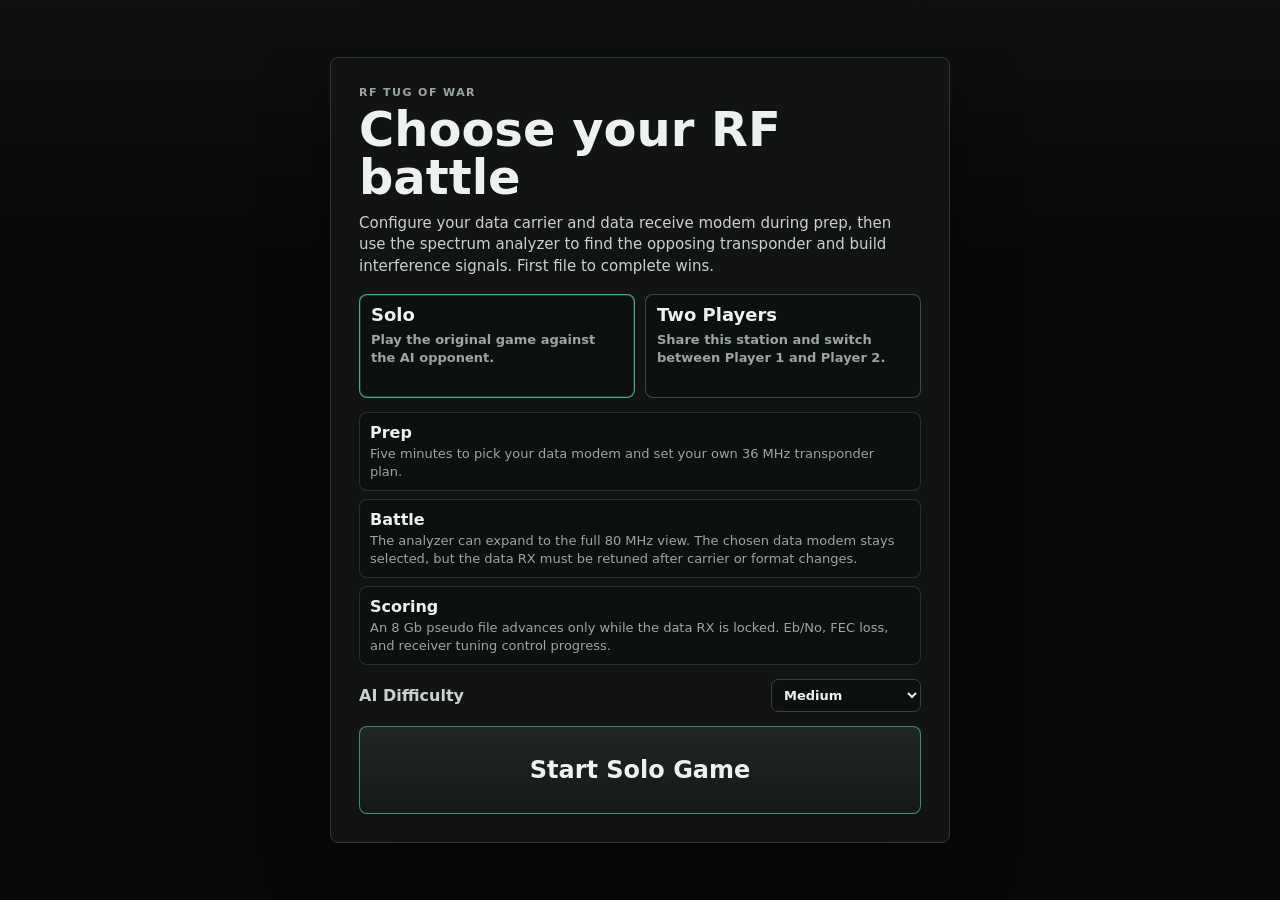
==== index.html @ 6a91e0d0 "Add files via upload" ====
<!doctype html>
<html lang="en">
<head>
  <meta charset="utf-8" />
  <meta name="viewport" content="width=device-width, initial-scale=1" />
  <title>RF Tug of War</title>
  <link rel="stylesheet" href="styles.css" />
</head>
<body>
  <main id="lobby" class="lobby">
    <section class="lobby-panel">
      <p class="eyebrow">RF Tug of War</p>
      <h1>Choose your RF battle</h1>
      <p class="lobby-copy">Configure your data carrier and data receive modem during prep, then use the spectrum analyzer to find the opposing transponder and build interference signals. First file to complete wins.</p>
      <div class="mode-picker" role="group" aria-label="Game mode">
        <button id="soloMode" class="mode-option active" type="button" aria-pressed="true">
          <strong>Solo</strong>
          <span>Play the original game against the AI opponent.</span>
        </button>
        <button id="multiMode" class="mode-option" type="button" aria-pressed="false">
          <strong>Two Players</strong>
          <span>Share this station and switch between Player 1 and Player 2.</span>
        </button>
      </div>
      <div class="phase-list">
        <div><strong>Prep</strong><span>Five minutes to pick your data modem and set your own 36 MHz transponder plan.</span></div>
        <div><strong>Battle</strong><span>The analyzer can expand to the full 80 MHz view. The chosen data modem stays selected, but the data RX must be retuned after carrier or format changes.</span></div>
        <div><strong>Scoring</strong><span>An 8 Gb pseudo file advances only while the data RX is locked. Eb/No, FEC loss, and receiver tuning control progress.</span></div>
      </div>
      <label id="difficultyPicker" class="difficulty-picker">AI Difficulty
        <select id="difficulty">
          <option value="easy">Easy</option>
          <option value="medium" selected>Medium</option>
          <option value="hard">Hard</option>
        </select>
      </label>
      <div class="lobby-actions">
        <button id="localStart" class="join join-alpha" type="button">Start Game</button>
      </div>
    </section>
  </main>

  <div id="game" class="game-shell" hidden>
    <header class="topbar">
      <div class="brand-block">
        <div class="eyebrow">RF Tug of War</div>
        <h1 id="playerTitle">Player</h1>
      </div>
      <div class="round-strip">
        <div class="round-cell">
          <span>Phase</span>
          <strong id="phaseReadout">Prep</strong>
        </div>
        <div class="round-cell">
          <span>Timer</span>
          <strong id="timerReadout">02:00</strong>
        </div>
        <div class="round-cell wide">
          <span>Data Link</span>
          <strong id="linkReadout">Standby</strong>
        </div>
      </div>
      <div class="top-actions">
        <div id="playerSwitch" class="player-switch" hidden>
          <button id="switchAlpha" type="button" aria-pressed="true">Player 1</button>
          <button id="switchBravo" type="button" aria-pressed="false">Player 2</button>
        </div>
        <button id="readyPhase" class="reset-button">Ready</button>
        <button id="resetRound" class="reset-button">New Round</button>
      </div>
    </header>

    <section class="scoreboard" aria-label="Round progress">
      <div class="score-row" id="scoreAlpha">
        <div class="score-label">
          <strong>Player</strong>
          <span id="alphaStatus">Standby</span>
        </div>
        <div class="bar-track"><div class="bar-fill"></div></div>
        <span class="score-percent">0%</span>
      </div>
      <div class="score-row" id="scoreBravo">
        <div class="score-label">
          <strong>AI Opponent</strong>
          <span id="bravoStatus">Standby</span>
        </div>
        <div class="bar-track"><div class="bar-fill"></div></div>
        <span class="score-percent">0%</span>
      </div>
    </section>

    <main class="workspace">
      <aside class="analyzer-controls">
        <div class="panel-title">Analyzer</div>
        <div class="control">
          <label for="centerFreq">Center MHz</label>
          <input id="centerFreq" type="number" step="0.1" value="2258" />
        </div>
        <div class="control">
          <label for="span">Span MHz</label>
          <input id="span" type="number" min="1" max="120" step="0.5" value="42" />
        </div>
        <div class="control">
          <label for="refLevel">Reference dBm</label>
          <input id="refLevel" type="number" step="1" value="-48" />
        </div>
        <div class="control">
          <label for="dbPerDiv">Scale</label>
          <select id="dbPerDiv">
            <option value="3">3 dB/div</option>
            <option value="5">5 dB/div</option>
            <option value="8" selected>8 dB/div</option>
            <option value="10">10 dB/div</option>
          </select>
        </div>
        <div class="control">
          <label for="rbw">RBW</label>
          <select id="rbw">
            <option value="0.001">1 kHz</option>
            <option value="0.003">3 kHz</option>
            <option value="0.01">10 kHz</option>
            <option value="0.03">30 kHz</option>
            <option value="0.1" selected>100 kHz</option>
            <option value="0.3">300 kHz</option>
            <option value="1">1 MHz</option>
          </select>
        </div>
        <div class="control">
          <label for="vbw">VBW</label>
          <select id="vbw">
            <option value="0.0001">100 Hz</option>
            <option value="0.001">1 kHz</option>
            <option value="0.003">3 kHz</option>
            <option value="0.01">10 kHz</option>
            <option value="0.03">30 kHz</option>
            <option value="0.1" selected>100 kHz</option>
            <option value="0.3">300 kHz</option>
            <option value="1">1 MHz</option>
          </select>
        </div>
        <div class="control">
          <label for="sweepTime">Sweep</label>
          <select id="sweepTime">
            <option value="auto" selected>Auto</option>
            <option value="0.02">20 ms</option>
            <option value="0.05">50 ms</option>
            <option value="0.1">100 ms</option>
            <option value="0.25">250 ms</option>
            <option value="0.5">500 ms</option>
            <option value="1">1 s</option>
            <option value="2">2 s</option>
          </select>
        </div>
        <div class="control">
          <label for="detector">Detector</label>
          <select id="detector">
            <option value="rms" selected>RMS</option>
            <option value="sample">Sample</option>
            <option value="positive">Peak +</option>
            <option value="negative">Peak -</option>
          </select>
        </div>
        <div class="control">
          <label for="fftPoints">FFT</label>
          <select id="fftPoints">
            <option value="4096">4k</option>
            <option value="8192">8k</option>
            <option value="16384" selected>16k</option>
            <option value="32768">32k</option>
            <option value="65536">65k</option>
          </select>
        </div>
        <div class="control">
          <label for="noiseFloor">Noise dBm</label>
          <input id="noiseFloor" type="number" step="1" value="-94" />
        </div>
        <div class="control">
          <label for="averaging">Averaging</label>
          <div class="range-wrap">
            <input id="averaging" type="range" min="0" max="0.96" step="0.02" value="0.24" />
            <span id="avgVal">24%</span>
          </div>
        </div>

        <div class="panel-title top-gap">Display</div>
        <label class="checkrow"><input id="showWaterfall" type="checkbox" checked /> Waterfall</label>
        <label class="checkrow"><input id="showGrid" type="checkbox" checked /> Grid</label>
        <div class="trace-toggles">
          <label class="checkrow"><input id="traceClear" type="checkbox" checked /> Clear Write</label>
          <label class="checkrow"><input id="traceAverage" type="checkbox" /> Average</label>
          <label class="checkrow"><input id="traceMax" type="checkbox" /> Max Hold</label>
          <label class="checkrow"><input id="traceMin" type="checkbox" /> Min Hold</label>
        </div>

        <div class="button-grid">
          <button id="peakSearch" type="button">Peak</button>
          <button id="clearPeak" type="button">Clear Peak</button>
          <button id="setM1" type="button">M1</button>
          <button id="setM2" type="button">M2</button>
          <button id="setM3" type="button">M3</button>
          <button id="clearMarkers" type="button">Clear M</button>
        </div>

        <div class="marker-table">
          <div><span>RET</span><strong id="retRead">-</strong></div>
          <div><span>M1</span><strong id="m1Read">-</strong></div>
          <div><span>M2</span><strong id="m2Read">-</strong></div>
          <div><span>M3</span><strong id="m3Read">-</strong></div>
          <div><span>DELTA</span><strong id="deltaRead">-</strong></div>
          <div><span>3 dB BW</span><strong id="bw3dbRead">-</strong></div>
          <div><span>SNR</span><strong id="snrRead">-</strong></div>
        </div>
      </aside>

      <section class="display-panel">
        <div class="instrument-top">
          <div class="readouts">
            <div class="readout"><span>View</span><strong id="viewReadout">-</strong></div>
            <div class="readout"><span>Reticle</span><strong id="reticleReadout">-</strong></div>
            <div class="readout"><span>Peak</span><strong id="peakReadout">-</strong></div>
            <div class="readout"><span>Eb/No</span><strong id="ebnoReadout">-</strong></div>
            <div class="readout"><span>C/N0</span><strong id="cn0Readout">-</strong></div>
            <div class="readout"><span>MER / EVM</span><strong id="merReadout">-</strong></div>
            <div class="readout"><span>I/N</span><strong id="interferenceReadout">-</strong></div>
            <div class="readout"><span>File RX</span><strong id="fileReadout">-</strong></div>
            <div class="readout"><span>Data Loss</span><strong id="lossReadout">-</strong></div>
            <div class="readout"><span>RBW / VBW</span><strong id="rbwVbwReadout">-</strong></div>
            <div class="readout"><span>Processing</span><strong id="procReadout">-</strong></div>
          </div>
          <div class="band-map" id="bandMap">-</div>
        </div>
        <div class="canvas-wrap">
          <canvas id="spectrumCanvas" width="1280" height="430"></canvas>
          <canvas id="waterfallCanvas" width="1280" height="160"></canvas>
        </div>
        <section class="rx-panel">
          <div class="rx-panel-head">
            <h2>Data Receive Modem</h2>
          </div>
          <div id="dataRxModem"></div>
        </section>
        <section class="rx-panel">
          <div class="rx-panel-head">
            <h2>RX Search Modems</h2>
          </div>
          <div id="rxModems" class="rx-grid"></div>
        </section>
      </section>

      <section class="modems-section">
        <div class="section-head">
          <h2>Modems</h2>
          <div id="lockNotice">Data modem can be changed during prep.</div>
        </div>
        <div id="modems" class="modem-grid"></div>
      </section>
    </main>
  </div>

  <div id="iqModal" class="iq-modal" hidden>
    <section class="iq-card">
      <canvas id="iqCanvas" width="360" height="300"></canvas>
      <div class="iq-stats">
        <div class="panel-title">I/Q Demod</div>
        <h2 id="iqModalTitle">Modem</h2>
        <div id="iqReadout">Waiting for data carrier.</div>
        <button id="closeIq" type="button">Close</button>
      </div>
    </section>
  </div>

  <div id="markerMenu" class="marker-menu" hidden></div>
  <script src="app.js"></script>
</body>
</html>
---- styles.css ----
:root {
  --bg: #070807;
  --panel: #121414;
  --panel-2: #191b1a;
  --panel-3: #0d1011;
  --line: #313838;
  --text: #edf2ee;
  --muted: #9aa6a0;
  --soft: #c8d2cc;
  --alpha: #65e6ad;
  --bravo: #ff8f70;
  --amber: #ffd166;
  --cyan: #6fc2ff;
  --violet: #c79bff;
  --bad: #ff5d69;
  --shadow: rgba(0, 0, 0, 0.36);
}

* {
  box-sizing: border-box;
}

[hidden] {
  display: none !important;
}

body {
  margin: 0;
  background:
    linear-gradient(180deg, rgba(255, 255, 255, 0.03), transparent 260px),
    var(--bg);
  color: var(--text);
  font-family: Inter, ui-sans-serif, system-ui, -apple-system, BlinkMacSystemFont, "Segoe UI", sans-serif;
}

button,
input,
select {
  font: inherit;
}

button,
.join {
  border: 1px solid #40504e;
  background: linear-gradient(#202625, #141918);
  color: var(--text);
  border-radius: 8px;
  padding: 9px 11px;
  font-weight: 750;
  cursor: pointer;
  text-decoration: none;
}

button:hover,
.join:hover {
  filter: brightness(1.12);
}

button:disabled,
select:disabled,
input:disabled {
  cursor: not-allowed;
  opacity: 0.55;
}

.lobby {
  min-height: 100vh;
  display: grid;
  place-items: center;
  padding: 24px;
}

.lobby-panel {
  width: min(620px, 100%);
  border: 1px solid var(--line);
  background: var(--panel);
  border-radius: 8px;
  padding: 28px;
  box-shadow: 0 22px 70px var(--shadow);
}

.lobby h1 {
  margin: 6px 0 12px;
  font-size: clamp(30px, 6vw, 48px);
  line-height: 1;
  letter-spacing: 0;
}

.lobby-copy {
  color: var(--soft);
  font-size: 15px;
  line-height: 1.45;
  margin: 0 0 16px;
}

.mode-picker {
  display: grid;
  grid-template-columns: 1fr 1fr;
  gap: 10px;
  margin: 0 0 14px;
}

.mode-option {
  min-height: 104px;
  display: grid;
  align-content: start;
  gap: 6px;
  text-align: left;
  border-color: rgba(64, 80, 78, 0.9);
  background: var(--panel-3);
}

.mode-option strong {
  color: var(--text);
  font-size: 18px;
}

.mode-option span {
  color: var(--muted);
  font-size: 13px;
  font-weight: 650;
  line-height: 1.35;
}

.mode-option.active {
  border-color: rgba(101, 230, 173, 0.72);
  box-shadow: inset 0 0 0 1px rgba(101, 230, 173, 0.18);
}

.phase-list {
  display: grid;
  gap: 8px;
  margin-bottom: 14px;
}

.phase-list div {
  border: 1px solid rgba(49, 56, 56, 0.8);
  background: var(--panel-3);
  border-radius: 8px;
  padding: 10px;
}

.phase-list strong {
  display: block;
  color: var(--text);
  margin-bottom: 3px;
}

.phase-list span {
  display: block;
  color: var(--muted);
  font-size: 13px;
  line-height: 1.35;
}

.difficulty-picker {
  display: grid;
  grid-template-columns: 1fr 150px;
  gap: 10px;
  align-items: center;
  color: var(--soft);
  font-weight: 800;
  margin: 0 0 14px;
}

.lobby-actions {
  display: grid;
  grid-template-columns: 1fr;
  gap: 12px;
}

.join {
  display: grid;
  min-height: 88px;
  place-items: center;
  font-size: 24px;
}

.join-alpha {
  border-color: color-mix(in srgb, var(--alpha), transparent 45%);
}

.join-bravo {
  border-color: color-mix(in srgb, var(--bravo), transparent 45%);
}

.plain-button {
  margin-top: 14px;
  width: 100%;
}

.game-shell {
  min-height: 100vh;
  padding: 12px;
}

.topbar {
  display: grid;
  grid-template-columns: minmax(180px, 1fr) minmax(420px, 1.5fr) auto;
  gap: 12px;
  align-items: stretch;
  max-width: 1760px;
  margin: 0 auto;
}

.brand-block,
.round-strip,
.reset-button,
.scoreboard,
.analyzer-controls,
.display-panel,
.modems-section {
  border: 1px solid var(--line);
  background: rgba(18, 20, 20, 0.94);
  box-shadow: 0 14px 42px var(--shadow);
}

.brand-block {
  border-radius: 8px;
  padding: 13px 15px;
}

.eyebrow {
  color: var(--muted);
  font-size: 11px;
  font-weight: 850;
  letter-spacing: 0.13em;
  margin: 0;
  text-transform: uppercase;
}

h1,
h2 {
  margin: 0;
  letter-spacing: 0;
}

.brand-block h1 {
  margin-top: 3px;
  font-size: 24px;
}

.round-strip {
  border-radius: 8px;
  display: grid;
  grid-template-columns: 0.75fr 0.75fr 1.4fr;
  overflow: hidden;
}

.round-cell {
  padding: 11px 13px;
  border-right: 1px solid var(--line);
  min-width: 0;
}

.round-cell:last-child {
  border-right: 0;
}

.round-cell span,
.readout span,
.score-label span,
.marker-table span,
.modem-card .meta span {
  display: block;
  color: var(--muted);
  font-size: 11px;
  font-weight: 800;
  letter-spacing: 0.08em;
  text-transform: uppercase;
}

.round-cell strong {
  display: block;
  margin-top: 4px;
  font-size: 20px;
  font-variant-numeric: tabular-nums;
  overflow-wrap: anywhere;
}

.reset-button {
  min-width: 116px;
  border-radius: 8px;
}

.top-actions {
  display: grid;
  grid-template-columns: 1fr 1fr;
  gap: 8px;
}

.player-switch {
  grid-column: 1 / -1;
  display: grid;
  grid-template-columns: 1fr 1fr;
  gap: 6px;
}

.player-switch button {
  min-height: 38px;
  border-color: rgba(64, 80, 78, 0.9);
}

.player-switch button.active {
  border-color: rgba(111, 194, 255, 0.78);
  color: #dff2ff;
}

.scoreboard {
  max-width: 1760px;
  margin: 12px auto;
  border-radius: 8px;
  padding: 10px;
  display: grid;
  grid-template-columns: 1fr 1fr;
  gap: 10px;
}

.score-row {
  display: grid;
  grid-template-columns: minmax(118px, 160px) minmax(120px, 1fr) 52px;
  gap: 10px;
  align-items: center;
  min-width: 0;
}

.score-label strong {
  display: block;
  font-size: 15px;
}

.bar-track {
  height: 18px;
  border: 1px solid #394241;
  background: #090b0b;
  border-radius: 6px;
  overflow: hidden;
}

.bar-fill {
  width: 0%;
  height: 100%;
  background: var(--alpha);
  transition: width 0.2s ease;
}

#scoreBravo .bar-fill {
  background: var(--bravo);
}

.score-percent {
  color: var(--soft);
  font-size: 13px;
  text-align: right;
  font-variant-numeric: tabular-nums;
}

.workspace {
  max-width: 1760px;
  margin: 0 auto;
  display: grid;
  grid-template-columns: 290px minmax(640px, 1fr) minmax(300px, 360px);
  gap: 12px;
  align-items: start;
}

.analyzer-controls,
.display-panel,
.modems-section {
  border-radius: 8px;
}

.analyzer-controls {
  padding: 12px;
  align-self: start;
  max-height: calc(100vh - 154px);
  overflow-y: auto;
}

.panel-title {
  color: var(--soft);
  font-size: 12px;
  font-weight: 850;
  letter-spacing: 0.11em;
  margin: 0 0 10px;
  text-transform: uppercase;
}

.top-gap {
  margin-top: 16px;
}

.view-toggle {
  display: grid;
  grid-template-columns: 1fr 1fr;
  gap: 6px;
  margin-bottom: 10px;
}

.seg.active {
  border-color: rgba(111, 194, 255, 0.72);
  color: #dff2ff;
}

.control {
  display: grid;
  grid-template-columns: minmax(0, 1fr) 128px;
  gap: 8px;
  align-items: center;
  padding: 7px 0;
  border-bottom: 1px solid rgba(49, 56, 56, 0.72);
}

.compact-control {
  margin-top: 8px;
  border-top: 1px solid rgba(49, 56, 56, 0.72);
}

.trace-toggles {
  margin-top: 8px;
  padding-top: 8px;
  border-top: 1px solid rgba(49, 56, 56, 0.72);
  display: grid;
  grid-template-columns: 1fr 1fr;
  gap: 2px 8px;
}

.control label {
  color: var(--soft);
  font-size: 13px;
  font-weight: 700;
}

input[type="number"],
select {
  width: 100%;
  min-width: 0;
  border: 1px solid #394241;
  background: var(--panel-3);
  color: var(--text);
  border-radius: 7px;
  padding: 7px 8px;
  font-size: 13px;
  font-variant-numeric: tabular-nums;
}

.range-wrap {
  display: grid;
  grid-template-columns: 1fr 40px;
  gap: 7px;
  align-items: center;
}

input[type="range"] {
  min-width: 0;
  accent-color: var(--cyan);
}

#avgVal {
  color: var(--muted);
  font-size: 12px;
  text-align: right;
}

.checkrow {
  display: flex;
  gap: 8px;
  align-items: center;
  padding: 5px 0;
  color: var(--soft);
  font-size: 13px;
}

.button-grid {
  display: grid;
  grid-template-columns: 1fr 1fr;
  gap: 7px;
  margin-top: 10px;
}

.marker-table {
  margin-top: 10px;
  border: 1px solid rgba(49, 56, 56, 0.75);
  border-radius: 8px;
  overflow: hidden;
}

.marker-table div {
  display: grid;
  grid-template-columns: 48px 1fr;
  gap: 8px;
  padding: 7px 8px;
  border-bottom: 1px solid rgba(49, 56, 56, 0.55);
}

.marker-table div:last-child {
  border-bottom: 0;
}

.marker-table strong {
  font-size: 12px;
  font-variant-numeric: tabular-nums;
  overflow-wrap: anywhere;
}

.marker-menu {
  position: fixed;
  z-index: 40;
  width: 190px;
  border: 1px solid rgba(116, 128, 125, 0.55);
  border-radius: 8px;
  background: rgba(13, 16, 17, 0.98);
  box-shadow: 0 14px 34px rgba(0, 0, 0, 0.42);
  padding: 6px;
}

.marker-menu-title {
  color: var(--muted);
  font-size: 11px;
  font-weight: 800;
  letter-spacing: 0.04em;
  padding: 5px 7px 7px;
  font-variant-numeric: tabular-nums;
}

.marker-menu button {
  width: 100%;
  min-height: 30px;
  justify-content: flex-start;
  border: 0;
  border-radius: 6px;
  background: transparent;
  color: var(--soft);
  font-size: 12px;
  padding: 6px 8px;
  text-align: left;
}

.marker-menu button:hover:not(:disabled) {
  background: rgba(101, 230, 173, 0.1);
  color: var(--text);
}

.marker-menu button:disabled {
  opacity: 0.38;
  cursor: default;
}

.marker-menu-divider {
  height: 1px;
  background: rgba(49, 56, 56, 0.75);
  margin: 5px 2px;
}

.display-panel {
  padding: 12px;
  min-width: 0;
}

.instrument-top {
  display: grid;
  grid-template-columns: 1fr;
  gap: 8px;
  align-items: stretch;
  margin-bottom: 10px;
}

.readouts {
  display: grid;
  grid-template-columns: repeat(6, minmax(104px, 1fr));
  gap: 7px;
}

.readout {
  min-width: 0;
  border: 1px solid #333d3c;
  background: rgba(13, 16, 17, 0.88);
  border-radius: 8px;
  padding: 7px 8px;
}

.readout strong {
  display: block;
  margin-top: 3px;
  font-size: 13px;
  font-variant-numeric: tabular-nums;
  white-space: nowrap;
}

.band-map {
  color: var(--muted);
  font-size: 12px;
  text-align: left;
  font-variant-numeric: tabular-nums;
  border: 1px solid rgba(49, 56, 56, 0.65);
  background: rgba(13, 16, 17, 0.62);
  border-radius: 8px;
  padding: 7px 8px;
}

.canvas-wrap {
  border: 1px solid #2d3635;
  background: #030504;
  border-radius: 8px;
  overflow: hidden;
}

.iq-modal {
  position: fixed;
  inset: 0;
  display: grid;
  place-items: center;
  padding: 20px;
  background: rgba(0, 0, 0, 0.72);
  z-index: 20;
}

.iq-modal[hidden] {
  display: none !important;
}

.iq-card {
  width: min(720px, 94vw);
  display: grid;
  grid-template-columns: 360px minmax(200px, 1fr);
  gap: 12px;
  border: 1px solid #2d3635;
  background: var(--panel);
  border-radius: 8px;
  padding: 12px;
  box-shadow: 0 22px 70px var(--shadow);
}

#iqCanvas,
.iq-stats {
  border: 1px solid #2d3635;
  background: #030504;
  border-radius: 8px;
}

#iqCanvas {
  width: 100%;
  height: 300px;
}

.iq-stats {
  padding: 12px;
  color: var(--soft);
  font-size: 13px;
  line-height: 1.45;
}

.iq-stats h2 {
  margin: 4px 0 10px;
  font-size: 18px;
}

.iq-stats button {
  margin-top: 14px;
}

canvas {
  display: block;
  width: 100%;
  background: #030504;
  touch-action: none;
}

#spectrumCanvas {
  height: 420px;
  cursor: crosshair;
}

#waterfallCanvas {
  height: 160px;
  border-top: 1px solid #2d3635;
}

.rx-panel {
  margin-top: 10px;
  border: 1px solid #2d3635;
  background: rgba(13, 16, 17, 0.88);
  border-radius: 8px;
  padding: 10px;
}

.rx-panel-head {
  display: flex;
  align-items: center;
  justify-content: space-between;
  margin-bottom: 8px;
}

.rx-panel-head h2 {
  font-size: 15px;
}

.rx-grid {
  display: grid;
  grid-template-columns: repeat(2, minmax(240px, 1fr));
  gap: 10px;
}

.rx-card {
  border: 1px solid #343d3c;
  background: var(--panel-3);
  border-radius: 8px;
  padding: 9px;
}

.rx-card.locked {
  border-color: rgba(101, 230, 173, 0.48);
}

.rx-card.passing {
  box-shadow: inset 0 0 0 1px rgba(255, 209, 102, 0.32);
}

.rx-head {
  display: flex;
  align-items: center;
  justify-content: space-between;
  gap: 10px;
  margin-bottom: 8px;
}

.rx-head strong {
  font-size: 14px;
}

.rx-lamps {
  display: flex;
  gap: 6px;
}

.rx-lamps span {
  border: 1px solid #414b49;
  color: var(--muted);
  border-radius: 999px;
  padding: 3px 7px;
  font-size: 10px;
  font-weight: 850;
  letter-spacing: 0.08em;
}

.rx-lamps span.on {
  border-color: rgba(101, 230, 173, 0.78);
  color: var(--alpha);
  background: rgba(101, 230, 173, 0.08);
}

.rx-lamps span[data-role="data-lamp"].on {
  border-color: rgba(255, 209, 102, 0.82);
  color: var(--amber);
  background: rgba(255, 209, 102, 0.08);
}

.rx-fields {
  display: grid;
  grid-template-columns: 1fr 1fr 1fr;
  gap: 8px;
}

.data-rx-fields {
  grid-template-columns: repeat(4, minmax(120px, 1fr));
}

.rx-actions {
  display: grid;
  grid-template-columns: 1fr 1fr;
  gap: 8px;
  margin-top: 8px;
}

.modems-section {
  padding: 12px;
  align-self: start;
  max-height: calc(100vh - 154px);
  overflow-y: auto;
}

.section-head {
  display: grid;
  gap: 5px;
  margin-bottom: 10px;
}

.section-head h2 {
  font-size: 18px;
}

#lockNotice {
  color: var(--muted);
  font-size: 13px;
  text-align: left;
}

.modem-grid {
  display: grid;
  grid-template-columns: 1fr;
  gap: 10px;
}

.modem-card {
  border: 1px solid #343d3c;
  background: var(--panel-2);
  border-radius: 8px;
  padding: 10px;
  min-width: 0;
}

.modem-card.data {
  border-color: rgba(255, 209, 102, 0.82);
}

.modem-card.transmitting {
  box-shadow: inset 0 0 0 1px rgba(101, 230, 173, 0.28);
}

.modem-head {
  display: flex;
  justify-content: space-between;
  gap: 8px;
  align-items: center;
  margin-bottom: 8px;
}

.modem-head strong {
  font-size: 16px;
}

.pill {
  border: 1px solid #414b49;
  color: var(--muted);
  border-radius: 999px;
  padding: 4px 8px;
  font-size: 11px;
  font-weight: 850;
  letter-spacing: 0.07em;
  text-transform: uppercase;
}

.pill.hot {
  border-color: rgba(255, 209, 102, 0.72);
  color: var(--amber);
}

.modem-fields {
  display: grid;
  grid-template-columns: 1fr 1fr;
  gap: 8px;
}

.field label {
  display: block;
  margin-bottom: 4px;
  color: var(--muted);
  font-size: 11px;
  font-weight: 850;
  letter-spacing: 0.08em;
  text-transform: uppercase;
}

.modem-actions {
  display: grid;
  grid-template-columns: 1fr 1fr 1fr;
  gap: 8px;
  margin-top: 9px;
}

.iq-inline {
  margin-top: 9px;
  border: 1px solid rgba(49, 56, 56, 0.72);
  background: #030504;
  border-radius: 8px;
  padding: 8px;
}

.iq-inline canvas {
  width: 100%;
  height: 180px;
  border: 1px solid #2d3635;
  border-radius: 8px;
}

.iq-inline-readout {
  margin-top: 7px;
  color: var(--soft);
  font-size: 12px;
  line-height: 1.35;
}

.tx-button.on {
  border-color: rgba(101, 230, 173, 0.72);
  color: var(--alpha);
}

.data-button.selected {
  border-color: rgba(255, 209, 102, 0.82);
  color: var(--amber);
}

.modem-card .meta {
  display: grid;
  grid-template-columns: 1fr 1fr;
  gap: 7px;
  margin-top: 9px;
  padding-top: 9px;
  border-top: 1px solid rgba(49, 56, 56, 0.72);
}

.modem-card .meta strong {
  display: block;
  margin-top: 2px;
  font-size: 12px;
  font-variant-numeric: tabular-nums;
  overflow-wrap: anywhere;
}

.jammed #linkReadout,
.jammed .score-label span {
  color: var(--bad);
}

.flowing #linkReadout {
  color: var(--alpha);
}

@media (max-width: 1180px) {
  .topbar,
  .workspace {
    grid-template-columns: 1fr;
  }

  .round-strip,
  .scoreboard {
    grid-template-columns: 1fr;
  }

  .reset-button {
    min-height: 44px;
  }

  .instrument-top {
    grid-template-columns: 1fr;
  }

  .band-map {
    text-align: left;
  }

  .modem-grid {
    grid-template-columns: repeat(2, minmax(240px, 1fr));
  }

  .modems-section {
    max-height: none;
  }
}

@media (max-width: 720px) {
  .game-shell {
    padding: 8px;
  }

  .score-row,
  .control,
  .difficulty-picker,
  .mode-picker,
  .modem-fields,
  .modem-card .meta,
  .lobby-actions,
  .iq-card {
    grid-template-columns: 1fr;
  }

  .modem-grid {
    grid-template-columns: 1fr;
  }

  .rx-grid {
    grid-template-columns: 1fr;
  }

  .data-rx-fields {
    grid-template-columns: 1fr;
  }

  .section-head {
    align-items: flex-start;
    flex-direction: column;
  }

  #lockNotice {
    text-align: left;
  }
}
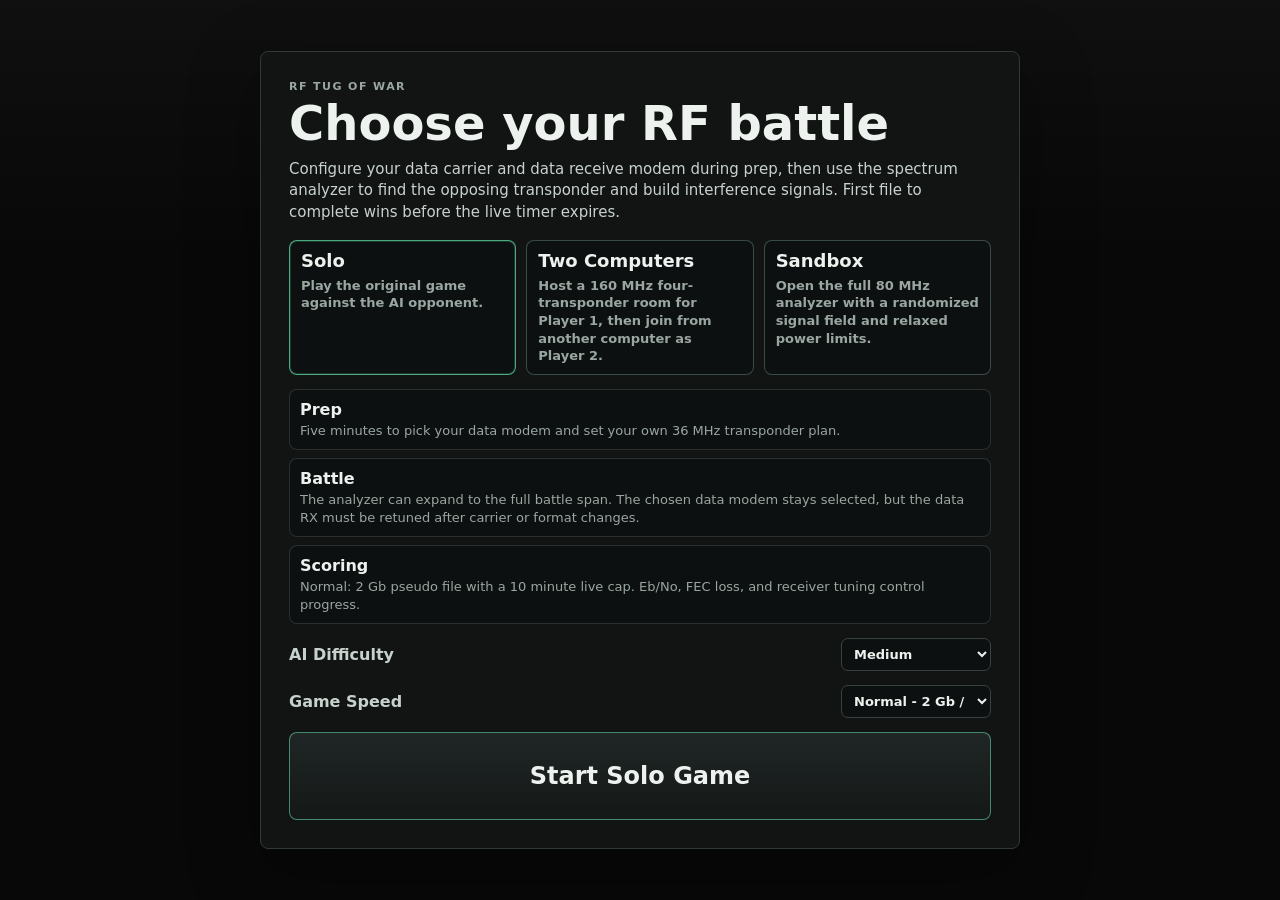
==== commit 1fd9f898: "Add files via upload" ====
--- a/index.html
+++ b/index.html
@@ -11,21 +11,25 @@
     <section class="lobby-panel">
       <p class="eyebrow">RF Tug of War</p>
       <h1>Choose your RF battle</h1>
-      <p class="lobby-copy">Configure your data carrier and data receive modem during prep, then use the spectrum analyzer to find the opposing transponder and build interference signals. First file to complete wins.</p>
+      <p class="lobby-copy">Configure your data carrier and data receive modem during prep, then use the spectrum analyzer to find the opposing transponder and build interference signals. First file to complete wins before the live timer expires.</p>
       <div class="mode-picker" role="group" aria-label="Game mode">
         <button id="soloMode" class="mode-option active" type="button" aria-pressed="true">
           <strong>Solo</strong>
           <span>Play the original game against the AI opponent.</span>
         </button>
         <button id="multiMode" class="mode-option" type="button" aria-pressed="false">
-          <strong>Two Players</strong>
-          <span>Share this station and switch between Player 1 and Player 2.</span>
+          <strong>Two Computers</strong>
+          <span>Host a 160 MHz four-transponder room for Player 1, then join from another computer as Player 2.</span>
+        </button>
+        <button id="sandboxMode" class="mode-option" type="button" aria-pressed="false">
+          <strong>Sandbox</strong>
+          <span>Open the full 80 MHz analyzer with a randomized signal field and relaxed power limits.</span>
         </button>
       </div>
       <div class="phase-list">
         <div><strong>Prep</strong><span>Five minutes to pick your data modem and set your own 36 MHz transponder plan.</span></div>
-        <div><strong>Battle</strong><span>The analyzer can expand to the full 80 MHz view. The chosen data modem stays selected, but the data RX must be retuned after carrier or format changes.</span></div>
-        <div><strong>Scoring</strong><span>An 8 Gb pseudo file advances only while the data RX is locked. Eb/No, FEC loss, and receiver tuning control progress.</span></div>
+        <div><strong>Battle</strong><span>The analyzer can expand to the full battle span. The chosen data modem stays selected, but the data RX must be retuned after carrier or format changes.</span></div>
+        <div><strong>Scoring</strong><span id="speedSummary">Normal: 2 Gb pseudo file with a 10 minute live cap. Eb/No, FEC loss, and receiver tuning control progress.</span></div>
       </div>
       <label id="difficultyPicker" class="difficulty-picker">AI Difficulty
         <select id="difficulty">
@@ -34,6 +38,23 @@
           <option value="hard">Hard</option>
         </select>
       </label>
+      <label id="speedPicker" class="speed-picker">Game Speed
+        <select id="gameSpeed">
+          <option value="fast">Fast - 0.5 Gb / 5 min</option>
+          <option value="normal" selected>Normal - 2 Gb / 10 min</option>
+          <option value="slow">Slow - 6 Gb / 15 min</option>
+        </select>
+      </label>
+      <div id="networkPanel" class="network-panel" hidden>
+        <div class="network-actions">
+          <button id="hostNetwork" class="join join-alpha" type="button">Host Player 1</button>
+          <label class="room-code">Room Code
+            <input id="roomCode" type="text" maxlength="8" autocomplete="off" placeholder="AUTO" />
+          </label>
+          <button id="joinNetwork" class="join join-bravo" type="button">Join Player 2</button>
+        </div>
+        <p id="networkStatus" class="network-status">Run the local server, then host or join from two computers on the same network.</p>
+      </div>
       <div class="lobby-actions">
         <button id="localStart" class="join join-alpha" type="button">Start Game</button>
       </div>
@@ -98,7 +119,7 @@
         </div>
         <div class="control">
           <label for="span">Span MHz</label>
-          <input id="span" type="number" min="1" max="120" step="0.5" value="42" />
+          <input id="span" type="number" min="1" max="160" step="0.5" value="42" />
         </div>
         <div class="control">
           <label for="refLevel">Reference dBm</label>
@@ -172,7 +193,7 @@
         </div>
         <div class="control">
           <label for="noiseFloor">Noise dBm</label>
-          <input id="noiseFloor" type="number" step="1" value="-94" />
+          <input id="noiseFloor" type="number" step="1" value="-92" />
         </div>
         <div class="control">
           <label for="averaging">Averaging</label>
@@ -185,6 +206,10 @@
         <div class="panel-title top-gap">Display</div>
         <label class="checkrow"><input id="showWaterfall" type="checkbox" checked /> Waterfall</label>
         <label class="checkrow"><input id="showGrid" type="checkbox" checked /> Grid</label>
+        <div class="control">
+          <label for="ndbDown">N dB BW</label>
+          <input id="ndbDown" type="number" min="0.5" max="30" step="0.5" value="3" />
+        </div>
         <div class="trace-toggles">
           <label class="checkrow"><input id="traceClear" type="checkbox" checked /> Clear Write</label>
           <label class="checkrow"><input id="traceAverage" type="checkbox" /> Average</label>
@@ -207,7 +232,7 @@
           <div><span>M2</span><strong id="m2Read">-</strong></div>
           <div><span>M3</span><strong id="m3Read">-</strong></div>
           <div><span>DELTA</span><strong id="deltaRead">-</strong></div>
-          <div><span>3 dB BW</span><strong id="bw3dbRead">-</strong></div>
+          <div><span>N dB BW</span><strong id="bw3dbRead">-</strong></div>
           <div><span>SNR</span><strong id="snrRead">-</strong></div>
         </div>
       </aside>
--- a/styles.css
+++ b/styles.css
@@ -71,7 +71,7 @@
 }
 
 .lobby-panel {
-  width: min(620px, 100%);
+  width: min(760px, 100%);
   border: 1px solid var(--line);
   background: var(--panel);
   border-radius: 8px;
@@ -95,7 +95,7 @@
 
 .mode-picker {
   display: grid;
-  grid-template-columns: 1fr 1fr;
+  grid-template-columns: repeat(3, minmax(0, 1fr));
   gap: 10px;
   margin: 0 0 14px;
 }
@@ -153,7 +153,8 @@
   line-height: 1.35;
 }
 
-.difficulty-picker {
+.difficulty-picker,
+.speed-picker {
   display: grid;
   grid-template-columns: 1fr 150px;
   gap: 10px;
@@ -161,6 +162,52 @@
   color: var(--soft);
   font-weight: 800;
   margin: 0 0 14px;
+}
+
+.network-panel {
+  margin: 0 0 14px;
+  border: 1px solid rgba(49, 56, 56, 0.8);
+  background: var(--panel-3);
+  border-radius: 8px;
+  padding: 10px;
+}
+
+.network-actions {
+  display: grid;
+  grid-template-columns: 1fr 140px 1fr;
+  gap: 10px;
+  align-items: stretch;
+}
+
+.network-actions .join {
+  min-height: 72px;
+  font-size: 18px;
+}
+
+.room-code {
+  display: grid;
+  align-content: center;
+  gap: 6px;
+  color: var(--soft);
+  font-size: 12px;
+  font-weight: 850;
+  letter-spacing: 0.08em;
+  text-transform: uppercase;
+}
+
+.network-status {
+  color: var(--muted);
+  font-size: 13px;
+  line-height: 1.35;
+  margin: 10px 0 0;
+}
+
+.network-status[data-tone="good"] {
+  color: var(--alpha);
+}
+
+.network-status[data-tone="bad"] {
+  color: var(--bad);
 }
 
 .lobby-actions {
@@ -260,8 +307,7 @@
 .round-cell span,
 .readout span,
 .score-label span,
-.marker-table span,
-.modem-card .meta span {
+.marker-table span {
   display: block;
   color: var(--muted);
   font-size: 11px;
@@ -432,6 +478,7 @@
 }
 
 input[type="number"],
+input[type="text"],
 select {
   width: 100%;
   min-width: 0;
@@ -767,7 +814,7 @@
 
 .rx-actions {
   display: grid;
-  grid-template-columns: 1fr 1fr;
+  grid-template-columns: repeat(3, minmax(0, 1fr));
   gap: 8px;
   margin-top: 8px;
 }
@@ -900,23 +947,6 @@
   color: var(--amber);
 }
 
-.modem-card .meta {
-  display: grid;
-  grid-template-columns: 1fr 1fr;
-  gap: 7px;
-  margin-top: 9px;
-  padding-top: 9px;
-  border-top: 1px solid rgba(49, 56, 56, 0.72);
-}
-
-.modem-card .meta strong {
-  display: block;
-  margin-top: 2px;
-  font-size: 12px;
-  font-variant-numeric: tabular-nums;
-  overflow-wrap: anywhere;
-}
-
 .jammed #linkReadout,
 .jammed .score-label span {
   color: var(--bad);
@@ -966,9 +996,10 @@
   .score-row,
   .control,
   .difficulty-picker,
+  .speed-picker,
   .mode-picker,
+  .network-actions,
   .modem-fields,
-  .modem-card .meta,
   .lobby-actions,
   .iq-card {
     grid-template-columns: 1fr;
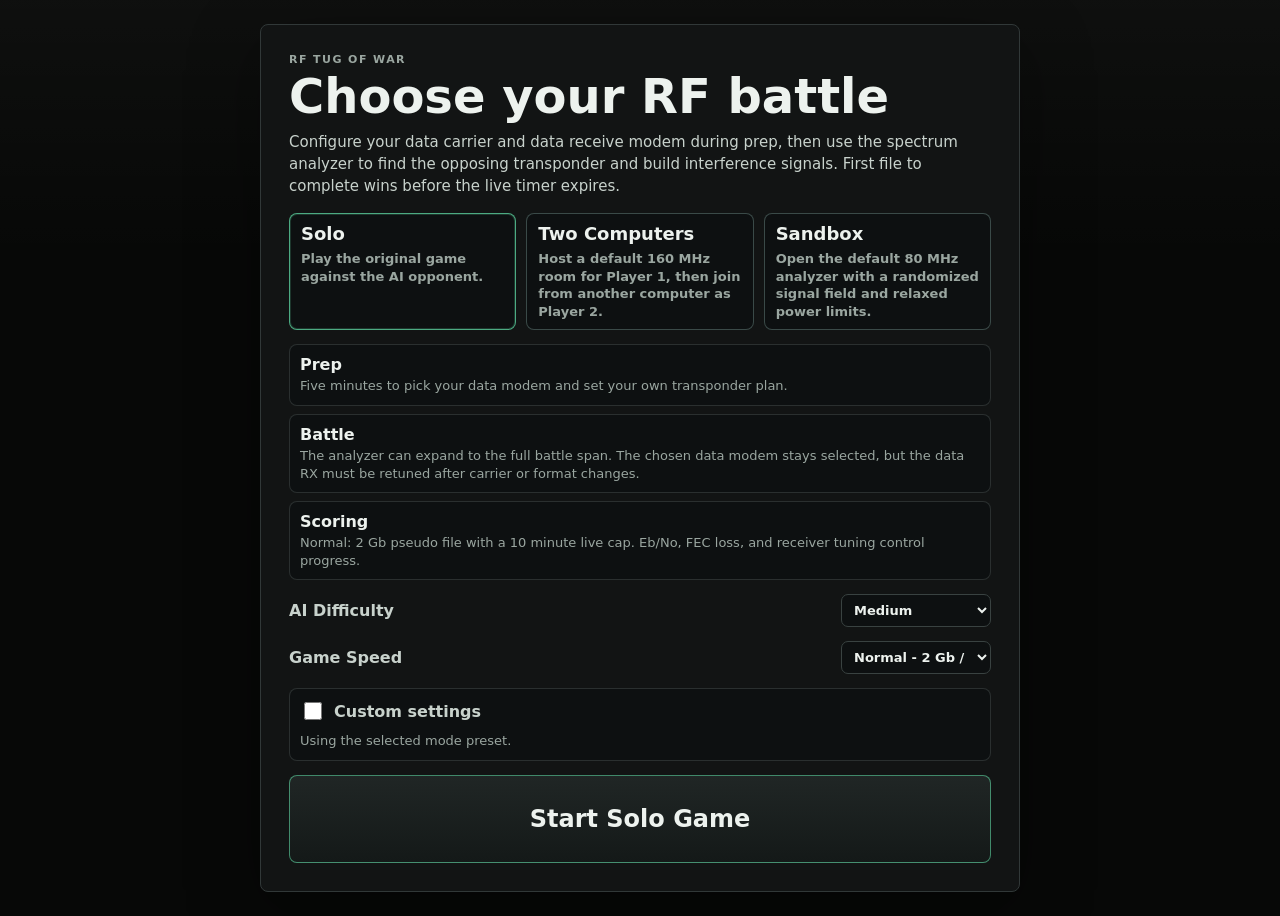
==== commit b64d0392: "Add files via upload" ====
--- a/index.html
+++ b/index.html
@@ -19,15 +19,15 @@
         </button>
         <button id="multiMode" class="mode-option" type="button" aria-pressed="false">
           <strong>Two Computers</strong>
-          <span>Host a 160 MHz four-transponder room for Player 1, then join from another computer as Player 2.</span>
+          <span>Host a default 160 MHz room for Player 1, then join from another computer as Player 2.</span>
         </button>
         <button id="sandboxMode" class="mode-option" type="button" aria-pressed="false">
           <strong>Sandbox</strong>
-          <span>Open the full 80 MHz analyzer with a randomized signal field and relaxed power limits.</span>
+          <span>Open the default 80 MHz analyzer with a randomized signal field and relaxed power limits.</span>
         </button>
       </div>
       <div class="phase-list">
-        <div><strong>Prep</strong><span>Five minutes to pick your data modem and set your own 36 MHz transponder plan.</span></div>
+        <div><strong>Prep</strong><span>Five minutes to pick your data modem and set your own transponder plan.</span></div>
         <div><strong>Battle</strong><span>The analyzer can expand to the full battle span. The chosen data modem stays selected, but the data RX must be retuned after carrier or format changes.</span></div>
         <div><strong>Scoring</strong><span id="speedSummary">Normal: 2 Gb pseudo file with a 10 minute live cap. Eb/No, FEC loss, and receiver tuning control progress.</span></div>
       </div>
@@ -45,6 +45,30 @@
           <option value="slow">Slow - 6 Gb / 15 min</option>
         </select>
       </label>
+      <section class="custom-settings">
+        <label class="custom-toggle">
+          <input id="customSettingsToggle" type="checkbox" />
+          <span>Custom settings</span>
+        </label>
+        <div id="customSettingsPanel" class="custom-grid" hidden>
+          <label>TX modems / player
+            <input id="customModemCount" type="number" min="1" max="8" step="1" value="4" />
+          </label>
+          <label>Power bank dBm
+            <input id="customPowerBank" type="number" min="-70" max="-24" step="1" value="-48" />
+          </label>
+          <label>Min signal MHz
+            <input id="customMinBandwidth" type="number" min="0.2" max="36" step="0.1" value="0.5" />
+          </label>
+          <label>Max signal MHz
+            <input id="customMaxBandwidth" type="number" min="0.2" max="36" step="0.1" value="24" />
+          </label>
+          <label>Transponders
+            <input id="customTransponderCount" type="number" min="2" max="8" step="1" value="4" />
+          </label>
+        </div>
+        <p id="customSettingsSummary" class="custom-summary">Using the selected mode preset.</p>
+      </section>
       <div id="networkPanel" class="network-panel" hidden>
         <div class="network-actions">
           <button id="hostNetwork" class="join join-alpha" type="button">Host Player 1</button>
@@ -119,19 +143,19 @@
         </div>
         <div class="control">
           <label for="span">Span MHz</label>
-          <input id="span" type="number" min="1" max="160" step="0.5" value="42" />
+          <input id="span" type="number" min="1" max="320" step="0.5" value="160" />
         </div>
         <div class="control">
           <label for="refLevel">Reference dBm</label>
-          <input id="refLevel" type="number" step="1" value="-48" />
+          <input id="refLevel" type="number" step="1" value="0" />
         </div>
         <div class="control">
           <label for="dbPerDiv">Scale</label>
           <select id="dbPerDiv">
             <option value="3">3 dB/div</option>
             <option value="5">5 dB/div</option>
-            <option value="8" selected>8 dB/div</option>
-            <option value="10">10 dB/div</option>
+            <option value="8">8 dB/div</option>
+            <option value="10" selected>10 dB/div</option>
           </select>
         </div>
         <div class="control">
@@ -141,9 +165,9 @@
             <option value="0.003">3 kHz</option>
             <option value="0.01">10 kHz</option>
             <option value="0.03">30 kHz</option>
-            <option value="0.1" selected>100 kHz</option>
+            <option value="0.1">100 kHz</option>
             <option value="0.3">300 kHz</option>
-            <option value="1">1 MHz</option>
+            <option value="1" selected>1 MHz</option>
           </select>
         </div>
         <div class="control">
@@ -154,29 +178,29 @@
             <option value="0.003">3 kHz</option>
             <option value="0.01">10 kHz</option>
             <option value="0.03">30 kHz</option>
-            <option value="0.1" selected>100 kHz</option>
+            <option value="0.1">100 kHz</option>
             <option value="0.3">300 kHz</option>
-            <option value="1">1 MHz</option>
+            <option value="1" selected>1 MHz</option>
           </select>
         </div>
         <div class="control">
           <label for="sweepTime">Sweep</label>
           <select id="sweepTime">
-            <option value="auto" selected>Auto</option>
+            <option value="auto">Auto</option>
             <option value="0.02">20 ms</option>
             <option value="0.05">50 ms</option>
             <option value="0.1">100 ms</option>
             <option value="0.25">250 ms</option>
             <option value="0.5">500 ms</option>
             <option value="1">1 s</option>
-            <option value="2">2 s</option>
+            <option value="2" selected>2 s</option>
           </select>
         </div>
         <div class="control">
           <label for="detector">Detector</label>
           <select id="detector">
-            <option value="rms" selected>RMS</option>
-            <option value="sample">Sample</option>
+            <option value="rms">RMS</option>
+            <option value="sample" selected>Sample</option>
             <option value="positive">Peak +</option>
             <option value="negative">Peak -</option>
           </select>
@@ -184,22 +208,22 @@
         <div class="control">
           <label for="fftPoints">FFT</label>
           <select id="fftPoints">
-            <option value="4096">4k</option>
+            <option value="4096" selected>4k</option>
             <option value="8192">8k</option>
-            <option value="16384" selected>16k</option>
+            <option value="16384">16k</option>
             <option value="32768">32k</option>
             <option value="65536">65k</option>
           </select>
         </div>
         <div class="control">
           <label for="noiseFloor">Noise dBm</label>
-          <input id="noiseFloor" type="number" step="1" value="-92" />
+          <input id="noiseFloor" type="number" step="1" value="-78" />
         </div>
         <div class="control">
           <label for="averaging">Averaging</label>
           <div class="range-wrap">
-            <input id="averaging" type="range" min="0" max="0.96" step="0.02" value="0.24" />
-            <span id="avgVal">24%</span>
+            <input id="averaging" type="range" min="0" max="0.96" step="0.02" value="0" />
+            <span id="avgVal">0%</span>
           </div>
         </div>
 
--- a/styles.css
+++ b/styles.css
@@ -164,6 +164,52 @@
   margin: 0 0 14px;
 }
 
+.custom-settings {
+  margin: 0 0 14px;
+  border: 1px solid rgba(49, 56, 56, 0.8);
+  background: var(--panel-3);
+  border-radius: 8px;
+  padding: 10px;
+}
+
+.custom-toggle {
+  display: flex;
+  align-items: center;
+  gap: 9px;
+  color: var(--soft);
+  font-weight: 850;
+}
+
+.custom-toggle input {
+  width: 18px;
+  height: 18px;
+  accent-color: var(--alpha);
+}
+
+.custom-grid {
+  display: grid;
+  grid-template-columns: repeat(5, minmax(0, 1fr));
+  gap: 8px;
+  margin-top: 10px;
+}
+
+.custom-grid label {
+  display: grid;
+  gap: 5px;
+  color: var(--muted);
+  font-size: 11px;
+  font-weight: 850;
+  letter-spacing: 0.06em;
+  text-transform: uppercase;
+}
+
+.custom-summary {
+  color: var(--muted);
+  font-size: 13px;
+  line-height: 1.35;
+  margin: 9px 0 0;
+}
+
 .network-panel {
   margin: 0 0 14px;
   border: 1px solid rgba(49, 56, 56, 0.8);
@@ -407,7 +453,7 @@
   display: grid;
   grid-template-columns: 290px minmax(640px, 1fr) minmax(300px, 360px);
   gap: 12px;
-  align-items: start;
+  align-items: stretch;
 }
 
 .analyzer-controls,
@@ -418,8 +464,8 @@
 
 .analyzer-controls {
   padding: 12px;
-  align-self: start;
-  max-height: calc(100vh - 154px);
+  align-self: stretch;
+  height: 100%;
   overflow-y: auto;
 }
 
@@ -821,8 +867,8 @@
 
 .modems-section {
   padding: 12px;
-  align-self: start;
-  max-height: calc(100vh - 154px);
+  align-self: stretch;
+  height: 100%;
   overflow-y: auto;
 }
 
@@ -999,6 +1045,7 @@
   .speed-picker,
   .mode-picker,
   .network-actions,
+  .custom-grid,
   .modem-fields,
   .lobby-actions,
   .iq-card {
